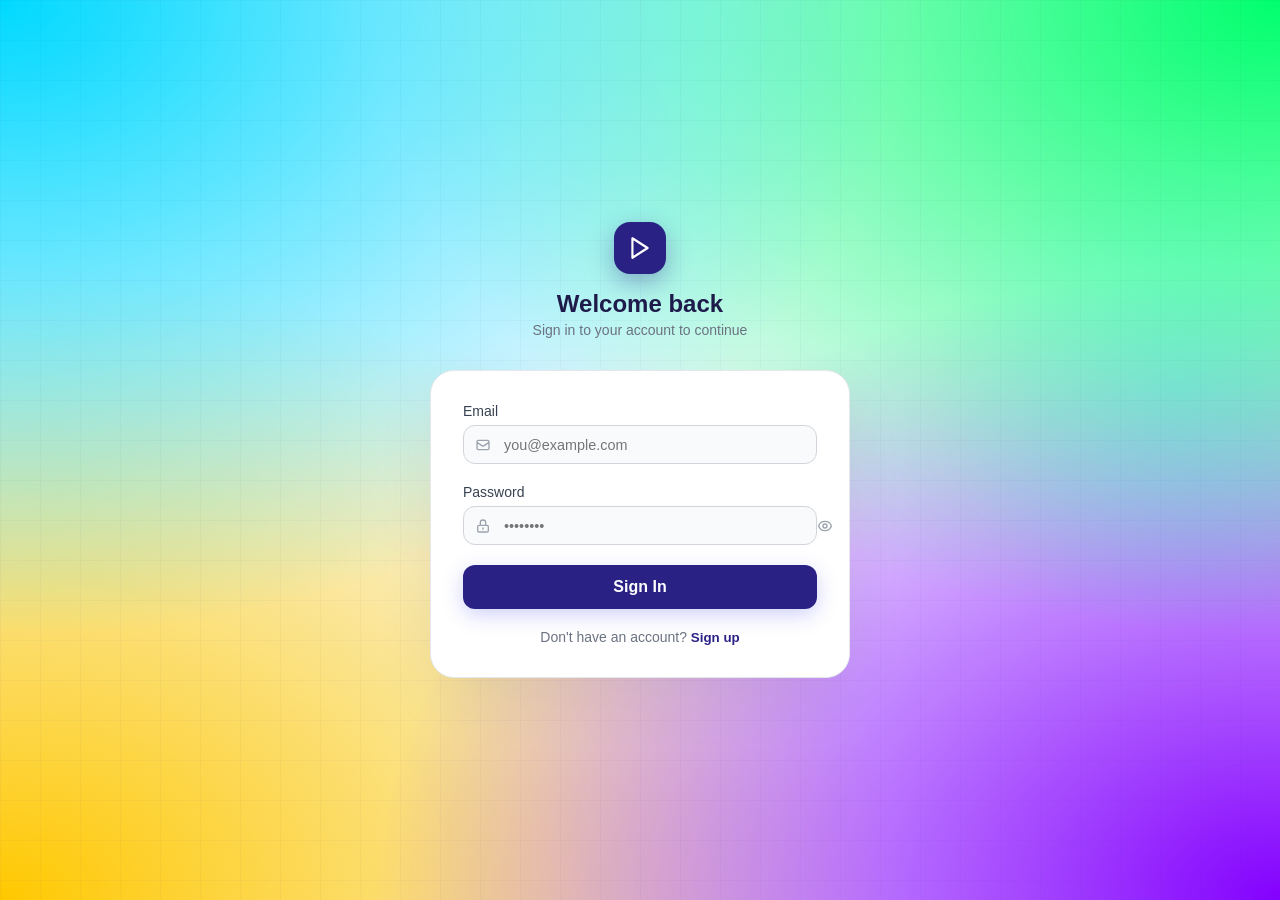
==== index.html @ d6318e00 "Add files via upload" ====
<!DOCTYPE html>
<html lang="en">
<head>
  <meta charset="UTF-8" />
  <meta name="viewport" content="width=device-width, initial-scale=1.0"/>
  <title>Login / Sign Up</title>
  <link rel="stylesheet" href="/login.css">
</head>
<body>
  <div class="container">
    <div class="logo-area">
      <div class="logo-icon">
        <svg xmlns="http://www.w3.org/2000/svg" fill="none" viewBox="0 0 24 24" stroke="white" stroke-width="2">
          <path stroke-linecap="round" stroke-linejoin="round" d="M5 3l14 9-14 9V3z"/>
        </svg>
      </div>
      <h1 id="form-title">Welcome back</h1>
      <p id="form-subtitle">Sign in to your account to continue</p>
    </div>

    <div class="card">
      <form id="auth-form" onsubmit="handleSubmit(event)">

        <div class="form-group hidden" id="name-group">
          <label for="name">Full Name</label>
          <div class="input-wrap">
            <svg xmlns="http://www.w3.org/2000/svg" fill="none" viewBox="0 0 24 24" stroke="currentColor" stroke-width="2">
              <path stroke-linecap="round" stroke-linejoin="round" d="M16 7a4 4 0 11-8 0 4 4 0 018 0zM12 14a7 7 0 00-7 7h14a7 7 0 00-7-7z"/>
            </svg>
            <input type="text" id="name" placeholder="John Doe" />
          </div>
        </div>

        <div class="form-group">
          <label for="email">Email</label>
          <div class="input-wrap">
            <svg xmlns="http://www.w3.org/2000/svg" fill="none" viewBox="0 0 24 24" stroke="currentColor" stroke-width="2">
              <path stroke-linecap="round" stroke-linejoin="round" d="M3 8l7.89 5.26a2 2 0 002.22 0L21 8M5 19h14a2 2 0 002-2V7a2 2 0 00-2-2H5a2 2 0 00-2 2v10a2 2 0 002 2z"/>
            </svg>
            <input type="email" id="email" placeholder="you@example.com" />
          </div>
        </div>

        <div class="form-group">
          <label for="password">Password</label>
          <div class="input-wrap">
            <svg xmlns="http://www.w3.org/2000/svg" fill="none" viewBox="0 0 24 24" stroke="currentColor" stroke-width="2">
              <path stroke-linecap="round" stroke-linejoin="round" d="M12 15v2m-6 4h12a2 2 0 002-2v-6a2 2 0 00-2-2H6a2 2 0 00-2 2v6a2 2 0 002 2zm10-10V7a4 4 0 00-8 0v4h8z"/>
            </svg>
            <input type="password" id="password" placeholder="••••••••" />
            <button type="button" class="toggle-pw" onclick="togglePassword()">
              <svg id="eye-icon" xmlns="http://www.w3.org/2000/svg" fill="none" viewBox="0 0 24 24" stroke="currentColor" stroke-width="2">
                <path stroke-linecap="round" stroke-linejoin="round" d="M15 12a3 3 0 11-6 0 3 3 0 016 0z"/>
                <path stroke-linecap="round" stroke-linejoin="round" d="M2.458 12C3.732 7.943 7.523 5 12 5c4.478 0 8.268 2.943 9.542 7-1.274 4.057-5.064 7-9.542 7-4.477 0-8.268-2.943-9.542-7z"/>
              </svg>
            </button>
          </div>
        </div>

        <div id="error-msg" class="msg error hidden"></div>
        <div id="success-msg" class="msg success hidden"></div>

        <button type="submit" class="btn-submit" id="submit-btn">Sign In</button>
      </form>

      <div class="switch-mode">
        <span id="switch-text">Don't have an account?</span>
        <button onclick="switchMode()"> <span id="switch-btn-label">Sign up</span></button>
      </div>
    </div>
  </div>

  <script src="/login.js"></script>
</body>
</html>
---- login.css ----
* { margin: 0; padding: 0; box-sizing: border-box; }


body {
  font-family: 'Inter', sans-serif;
  min-height: 100vh;
  display: flex;
  align-items: center;
  justify-content: center;
  padding: 1rem;
  margin: 0;
  overflow: hidden;
  position: relative; 

  background: 
      radial-gradient(at 0% 0%, rgb(0, 217, 255) 0px, transparent 50%),
      radial-gradient(at 100% 0%, rgb(0, 255, 110) 0px, transparent 50%),
      radial-gradient(at 100% 100%, rgb(131, 0, 254) 0px, transparent 50%),
      radial-gradient(at 0% 100%, rgb(255, 200, 0) 0px, transparent 50%),
      #f8faff;
}


body::before {
    content: "";
    position: absolute;
    top: 0; left: 0;
    width: 100%; height: 100%;
    background-image: 
        linear-gradient(rgba(42, 33, 133, 0.03) 1px, transparent 1px),
        linear-gradient(90deg, rgba(42, 33, 133, 0.03) 1px, transparent 1px);
    background-size: 40px 40px; 
    pointer-events: none;
    z-index: 0;
}


body::after {
    content: "";
    position: absolute;
    width: 500px;
    height: 500px;
    background: radial-gradient(circle, rgba(0, 242, 254, 0.15) 0%, transparent 70%);
    top: 15%;
    right: -150px;
    z-index: 0;
    animation: backgroundDrift 25s linear infinite alternate;
    pointer-events: none;
}


@keyframes backgroundDrift {
    from { transform: translate(0, 0) scale(1); }
    to { transform: translate(-300px, 150px) scale(1.3); }
}


.container {
  position: relative;
  z-index: 10;
  width: 100%;
  max-width: 420px;
}


.logo-area {
  display: flex;
  flex-direction: column;
  align-items: center;
  margin-bottom: 2rem;
}
.logo-icon {
  width: 52px; height: 52px;
  background: #2a2185;
  border-radius: 16px;
  display: flex; align-items: center; justify-content: center;
  margin-bottom: 1rem;
  box-shadow: 0 8px 24px rgba(42,33,133,0.35);
}
.logo-icon svg { width: 26px; height: 26px; color: white; }
.logo-area h1 {
  font-size: 1.5rem;
  font-weight: 700;
  color: #1e1b4b;
}
.logo-area p {
  font-size: 0.875rem;
  color: #6b7280;
  margin-top: 4px;
}

.card {
  background: #ffffff;
  border: 1px solid #e5e7eb;
  border-radius: 24px;
  padding: 2rem;
  box-shadow: 0 20px 60px rgba(0,0,0,0.07);
}

.form-group {
  margin-bottom: 1.25rem;
}
.form-group label {
  display: block;
  font-size: 0.875rem;
  font-weight: 500;
  color: #374151;
  margin-bottom: 6px;
}
.input-wrap {
  position: relative;
}
.input-wrap svg {
  position: absolute;
  left: 12px;
  top: 50%;
  transform: translateY(-50%);
  width: 16px; height: 16px;
  color: #9ca3af;
  pointer-events: none;
}
.input-wrap input {
  width: 100%;
  padding: 0.65rem 0.75rem 0.65rem 2.5rem;
  border: 1px solid #d1d5db;
  border-radius: 12px;
  font-size: 0.9rem;
  color: #111827;
  background: #f9fafb;
  outline: none;
  transition: border-color 0.2s, box-shadow 0.2s;
}
.input-wrap input:focus {
  border-color: #2a2185;
  box-shadow: 0 0 0 3px rgba(99,102,241,0.15);
  background: #fff;
}
.toggle-pw {
  position: absolute;
  right: 12px;
  top: 50%;
  transform: translateY(-50%);
  background: none;
  border: none;
  cursor: pointer;
  color: #9ca3af;
  display: flex; align-items: center;
}
.toggle-pw:hover { color: #374151; }
.toggle-pw svg { width: 16px; height: 16px; }


.msg {
  font-size: 0.85rem;
  padding: 0.65rem 1rem;
  border-radius: 10px;
  margin-bottom: 1rem;
}
.msg.error { background: #fee2e2; color: #dc2626; }
.msg.success { background: #d1fae5; color: #059669; }


.btn-submit {
  width: 100%;
  padding: 0.8rem;
  background: #2a2185;
  color: white;
  font-size: 1rem;
  font-weight: 600;
  border: none;
  border-radius: 12px;
  cursor: pointer;
  box-shadow: 0 6px 20px rgba(99,102,241,0.3);
  transition: background 0.2s, transform 0.1s;
}
.btn-submit:hover { background: #2a2185; }
.btn-submit:active { transform: scale(0.98); }

.switch-mode {
  text-align: center;
  font-size: 0.875rem;
  color: #6b7280;
  margin-top: 1.25rem;
}
.switch-mode button {
  background: none;
  border: none;
  color: #2a2185;
  font-weight: 600;
  cursor: pointer;
}
.switch-mode button:hover { text-decoration: underline; }


.hidden { display: none; }
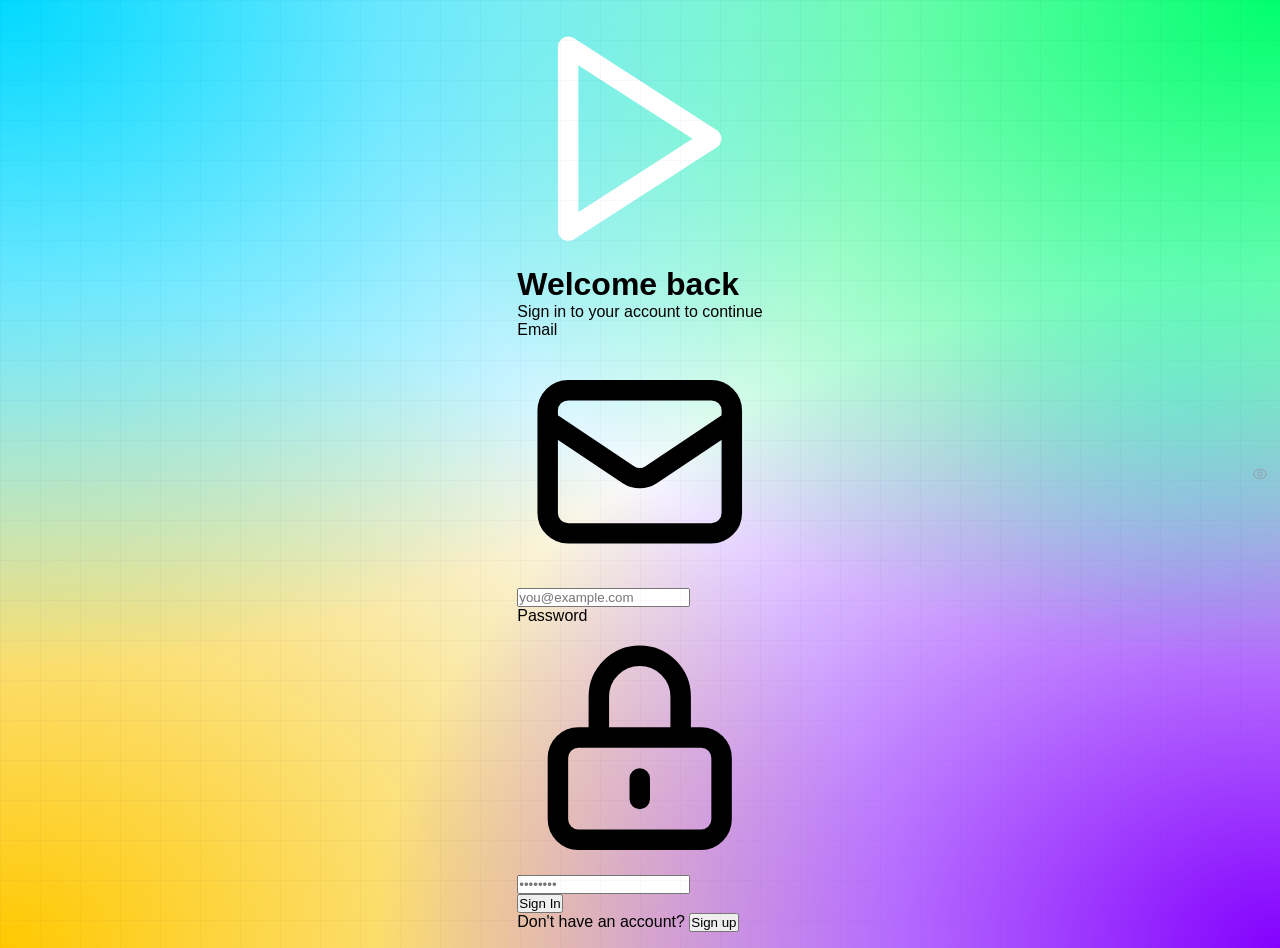
==== commit ffe3cf0a: "Update index.html" ====
--- a/index.html
+++ b/index.html
@@ -4,12 +4,12 @@
   <meta charset="UTF-8" />
   <meta name="viewport" content="width=device-width, initial-scale=1.0"/>
   <title>Login / Sign Up</title>
-  <link rel="stylesheet" href="/login.css">
+  <link rel="stylesheet" href="./login.css">
 </head>
 <body>
-  <div class="container">
-    <div class="logo-area">
-      <div class="logo-icon">
+  <div class="ctn">
+    <div class="logo">
+      <div class="logoicon">
         <svg xmlns="http://www.w3.org/2000/svg" fill="none" viewBox="0 0 24 24" stroke="white" stroke-width="2">
           <path stroke-linecap="round" stroke-linejoin="round" d="M5 3l14 9-14 9V3z"/>
         </svg>
@@ -18,12 +18,12 @@
       <p id="form-subtitle">Sign in to your account to continue</p>
     </div>
 
-    <div class="card">
+    <div class="login">
       <form id="auth-form" onsubmit="handleSubmit(event)">
 
-        <div class="form-group hidden" id="name-group">
+        <div class="group hidden" id="name-group">
           <label for="name">Full Name</label>
-          <div class="input-wrap">
+          <div class="input">
             <svg xmlns="http://www.w3.org/2000/svg" fill="none" viewBox="0 0 24 24" stroke="currentColor" stroke-width="2">
               <path stroke-linecap="round" stroke-linejoin="round" d="M16 7a4 4 0 11-8 0 4 4 0 018 0zM12 14a7 7 0 00-7 7h14a7 7 0 00-7-7z"/>
             </svg>
@@ -31,9 +31,9 @@
           </div>
         </div>
 
-        <div class="form-group">
+        <div class="group">
           <label for="email">Email</label>
-          <div class="input-wrap">
+          <div class="input">
             <svg xmlns="http://www.w3.org/2000/svg" fill="none" viewBox="0 0 24 24" stroke="currentColor" stroke-width="2">
               <path stroke-linecap="round" stroke-linejoin="round" d="M3 8l7.89 5.26a2 2 0 002.22 0L21 8M5 19h14a2 2 0 002-2V7a2 2 0 00-2-2H5a2 2 0 00-2 2v10a2 2 0 002 2z"/>
             </svg>
@@ -41,9 +41,9 @@
           </div>
         </div>
 
-        <div class="form-group">
+        <div class="group">
           <label for="password">Password</label>
-          <div class="input-wrap">
+          <div class="input">
             <svg xmlns="http://www.w3.org/2000/svg" fill="none" viewBox="0 0 24 24" stroke="currentColor" stroke-width="2">
               <path stroke-linecap="round" stroke-linejoin="round" d="M12 15v2m-6 4h12a2 2 0 002-2v-6a2 2 0 00-2-2H6a2 2 0 00-2 2v6a2 2 0 002 2zm10-10V7a4 4 0 00-8 0v4h8z"/>
             </svg>
@@ -60,16 +60,16 @@
         <div id="error-msg" class="msg error hidden"></div>
         <div id="success-msg" class="msg success hidden"></div>
 
-        <button type="submit" class="btn-submit" id="submit-btn">Sign In</button>
+        <button type="submit" class="submit" id="submit">Sign In</button>
       </form>
 
-      <div class="switch-mode">
+      <div class="switch">
         <span id="switch-text">Don't have an account?</span>
         <button onclick="switchMode()"> <span id="switch-btn-label">Sign up</span></button>
       </div>
     </div>
   </div>
 
-  <script src="/login.js"></script>
+  <script src="./login.js"></script>
 </body>
-</html>+</html>
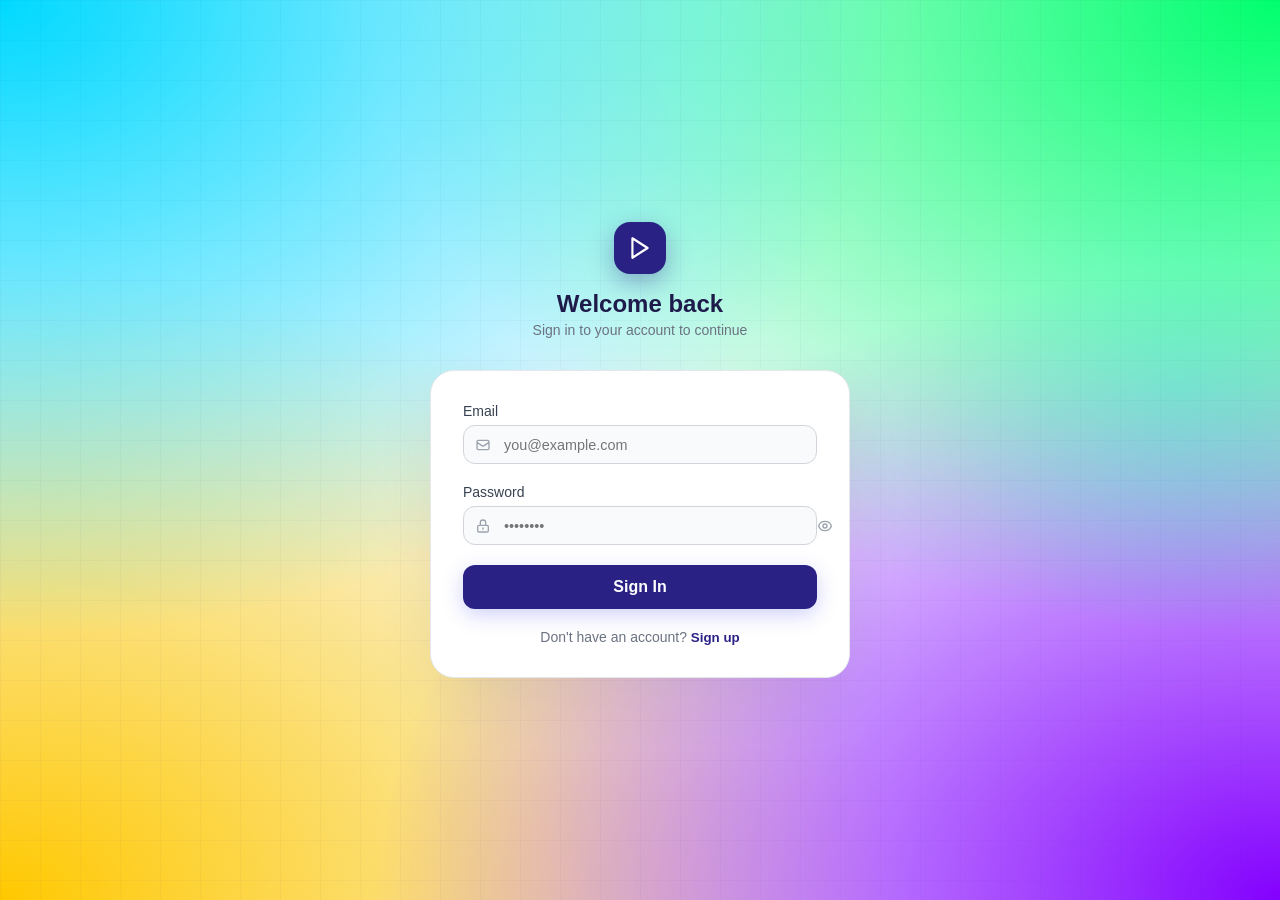
==== commit b021e875: "Add files via upload" ====
--- a/index.html
+++ b/index.html
@@ -4,12 +4,12 @@
   <meta charset="UTF-8" />
   <meta name="viewport" content="width=device-width, initial-scale=1.0"/>
   <title>Login / Sign Up</title>
-  <link rel="stylesheet" href="./login.css">
+  <link rel="stylesheet" href="/login.css">
 </head>
 <body>
-  <div class="ctn">
-    <div class="logo">
-      <div class="logoicon">
+  <div class="container">
+    <div class="logo-area">
+      <div class="logo-icon">
         <svg xmlns="http://www.w3.org/2000/svg" fill="none" viewBox="0 0 24 24" stroke="white" stroke-width="2">
           <path stroke-linecap="round" stroke-linejoin="round" d="M5 3l14 9-14 9V3z"/>
         </svg>
@@ -18,12 +18,12 @@
       <p id="form-subtitle">Sign in to your account to continue</p>
     </div>
 
-    <div class="login">
+    <div class="card">
       <form id="auth-form" onsubmit="handleSubmit(event)">
 
-        <div class="group hidden" id="name-group">
+        <div class="form-group hidden" id="name-group">
           <label for="name">Full Name</label>
-          <div class="input">
+          <div class="input-wrap">
             <svg xmlns="http://www.w3.org/2000/svg" fill="none" viewBox="0 0 24 24" stroke="currentColor" stroke-width="2">
               <path stroke-linecap="round" stroke-linejoin="round" d="M16 7a4 4 0 11-8 0 4 4 0 018 0zM12 14a7 7 0 00-7 7h14a7 7 0 00-7-7z"/>
             </svg>
@@ -31,9 +31,9 @@
           </div>
         </div>
 
-        <div class="group">
+        <div class="form-group">
           <label for="email">Email</label>
-          <div class="input">
+          <div class="input-wrap">
             <svg xmlns="http://www.w3.org/2000/svg" fill="none" viewBox="0 0 24 24" stroke="currentColor" stroke-width="2">
               <path stroke-linecap="round" stroke-linejoin="round" d="M3 8l7.89 5.26a2 2 0 002.22 0L21 8M5 19h14a2 2 0 002-2V7a2 2 0 00-2-2H5a2 2 0 00-2 2v10a2 2 0 002 2z"/>
             </svg>
@@ -41,9 +41,9 @@
           </div>
         </div>
 
-        <div class="group">
+        <div class="form-group">
           <label for="password">Password</label>
-          <div class="input">
+          <div class="input-wrap">
             <svg xmlns="http://www.w3.org/2000/svg" fill="none" viewBox="0 0 24 24" stroke="currentColor" stroke-width="2">
               <path stroke-linecap="round" stroke-linejoin="round" d="M12 15v2m-6 4h12a2 2 0 002-2v-6a2 2 0 00-2-2H6a2 2 0 00-2 2v6a2 2 0 002 2zm10-10V7a4 4 0 00-8 0v4h8z"/>
             </svg>
@@ -60,16 +60,16 @@
         <div id="error-msg" class="msg error hidden"></div>
         <div id="success-msg" class="msg success hidden"></div>
 
-        <button type="submit" class="submit" id="submit">Sign In</button>
+        <button type="submit" class="btn-submit" id="submit-btn">Sign In</button>
       </form>
 
-      <div class="switch">
+      <div class="switch-mode">
         <span id="switch-text">Don't have an account?</span>
         <button onclick="switchMode()"> <span id="switch-btn-label">Sign up</span></button>
       </div>
     </div>
   </div>
 
-  <script src="./login.js"></script>
+  <script src="/login.js"></script>
 </body>
-</html>
+</html>
